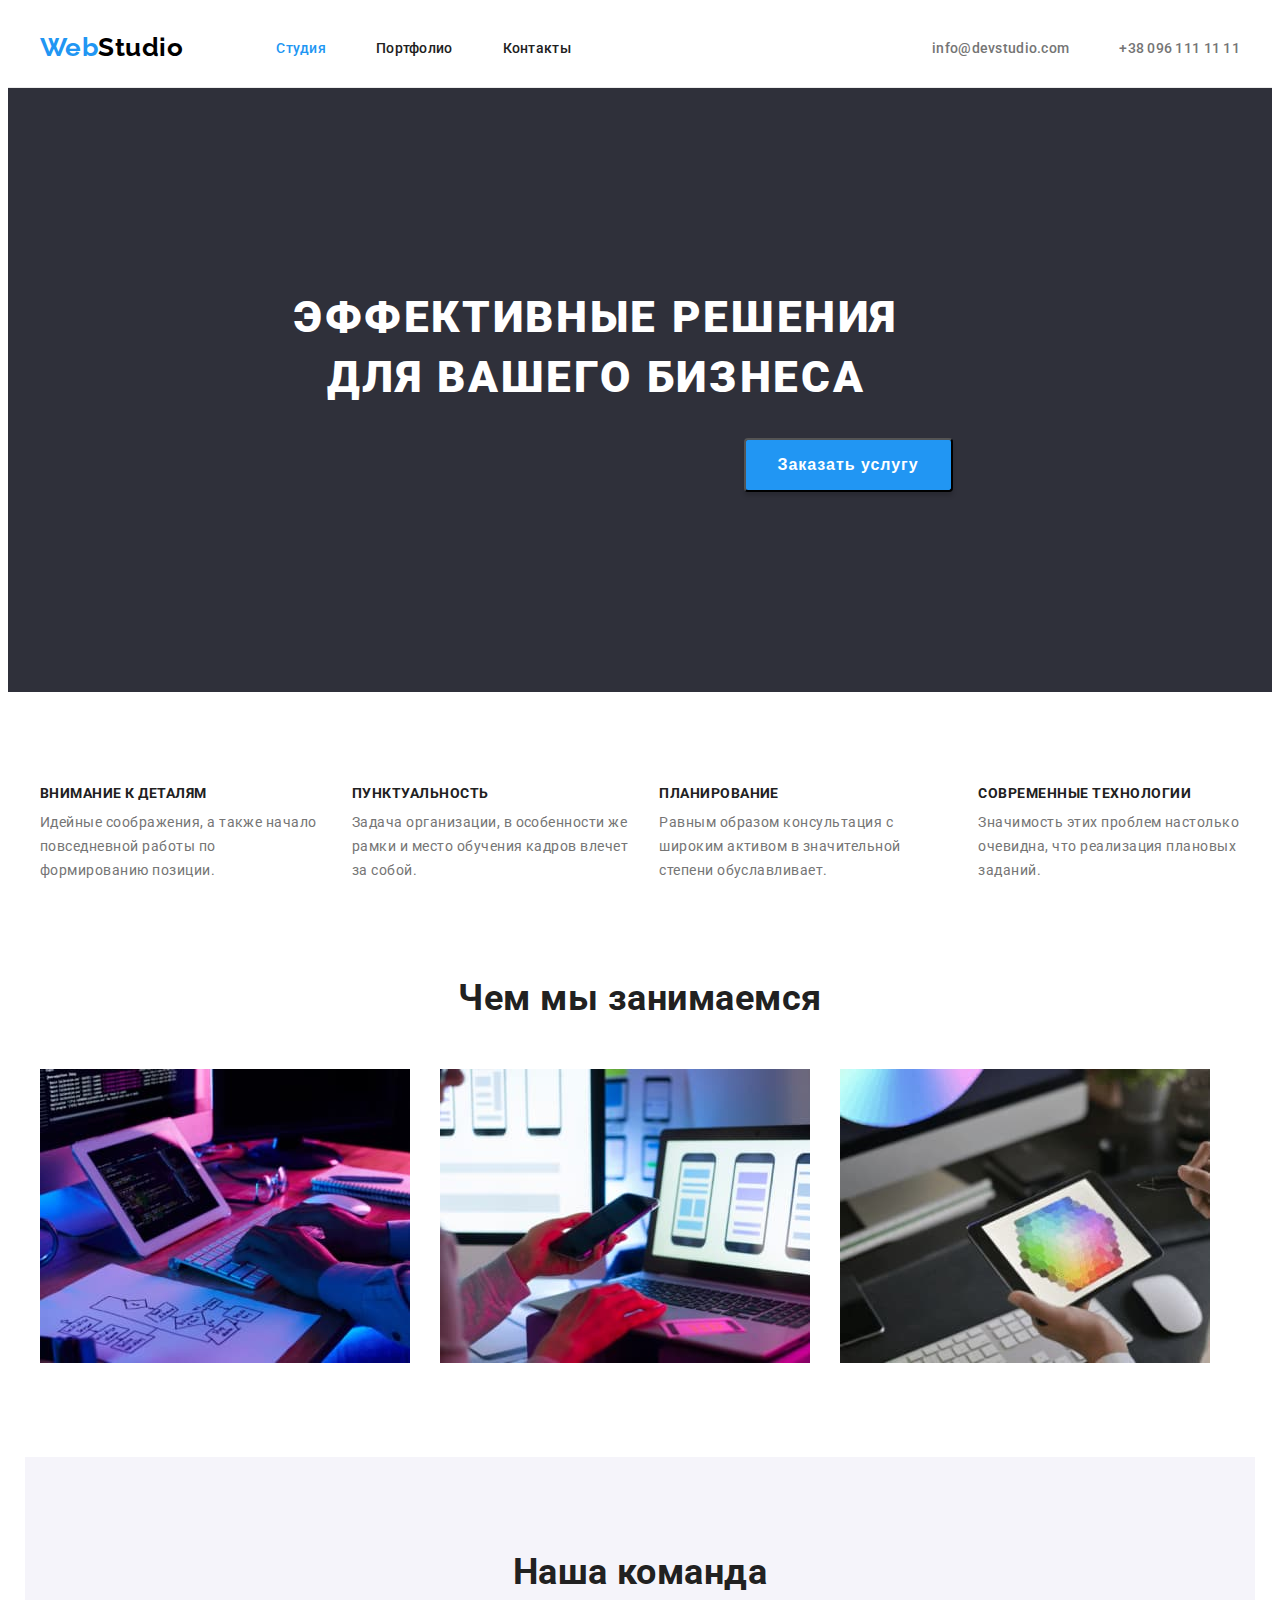
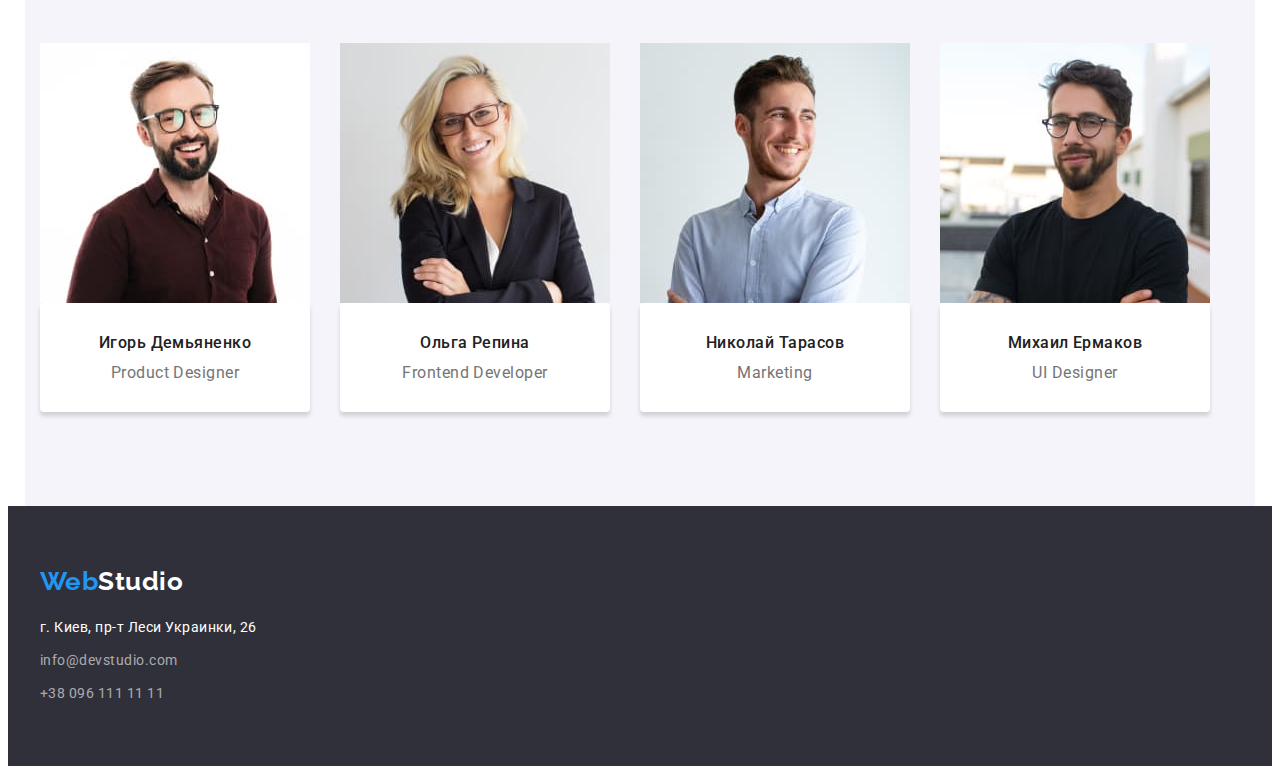
==== index.html @ 40608341 "старт 4 дз" ====
<!DOCTYPE html>
<html lang="ru">

<head>
    <meta charset="UTF-8">
    <meta http-equiv="X-UA-Compatible" content="IE=edge">
    <meta name="viewport" content="width=device-width, initial-scale=1.0">
    <title>Document</title>
    <link href="https://fonts.googleapis.com/css2?family=Raleway:wght@700&family=Roboto:wght@400;500;700;900&display=swap" rel="stylesheet">
    <link rel="stylesheet" href="https://cdnjs.cloudflare.com/ajax/libs/modern-normalize/1.1.0/modern-normalize.min.css" integrity="sha512-wpPYUAdjBVSE4KJnH1VR1HeZfpl1ub8YT/NKx4PuQ5NmX2tKuGu6U/JRp5y+Y8XG2tV+wKQpNHVUX03MfMFn9Q==" crossorigin="anonymous" referrerpolicy="no-referrer" />
    <link rel="stylesheet" href="./css/styles.css">
</head>

<body>
    <header class="header">
        <div class="header-container container">
        <a href="../" class="header-logo link"><span class="web">Web</span>Studio</a> 
        <nav class="navigation">
            <ul class="navigation-menu list">
                <li class="navigation-item"><a href="./index.html" class="navigation-link link active">Студия</a></li>
                <li class="navigation-item"><a href="./portfolio.html" class="navigation-link link">Портфолио</a></li>
                <li class="navigation-item"><a href="" class="navigation-link link">Контакты</a></li>
            </ul>
        </nav>
            <ul class="contacts-list list">
                <li class="cotacts-item"><a href="mailto:info@devstudio.com" class="contacts-link link">info@devstudio.com</a></li>
                <li class="cotacts-item"><a href="tel:+380961111111" class="contacts-link link">+38 096 111 11 11</a></li>
            </ul>
        </div>
    </header>
    <main class="main">
        <!-- Наши преимущества -->
        <section class="hero">
            <div class="container hero-container">
                 <h1 class="hero-title">Эффективные решения для вашего бизнеса</h1>
                <button type="button" class="hero-btn">Заказать услугу</button>
            </div>
        </section>
        <section class="advantages container section">
            <h2 class="advantages-title">Наши преимущества</h2>
            <ul class="advantages-list">
                <li class="advantage-item list">
                    <h3 class="advantage-subtitle">Внимание к деталям</h3>
                    <p class="advantage-text">Идейные соображения, а также начало повседневной работы по формированию позиции.</p>
                </li>
                <li class="advantage-item list">
                    <h3 class="advantage-subtitle">Пунктуальность</h3>
                    <p class="advantage-text">Задача организации, в особенности же рамки и место обучения кадров влечет за собой.</p>
                </li>
                <li class="advantage-item list">
                    <h3 class="advantage-subtitle">Планирование</h3>
                    <p class="advantage-text">Равным образом консультация с широким активом в значительной степени обуславливает.</p>
                </li>
                <li class="advantage-item list">
                    <h3 class="advantage-subtitle">Современные технологии</h3>
                    <p class="advantage-text">Значимость этих проблем настолько очевидна, что реализация плановых заданий.</p>
                </li>
            </ul>
        </section>
        <!-- Чем мы занимаемся -->
        <section class="work container section">
            <h2 class="work-title">Чем мы занимаемся</h2>
            <ul class="work-list">
                <li class="work-item list"><img src="./imeg/service1.jpg" alt="програмирование" width="370" height="294"></li>
                <li class="work-item list"><img src="./imeg/service2.jpg" alt="разработка" width="370" height="294"></li>
                <li class="work-item list"><img src="./imeg/service3.jpg" alt="дизайн" width="370" height="294"></li>
            </ul>
        </section>
        <!-- Наша команда -->
        <section class="team container section">
            <h2 class="team-title">Наша команда</h2>
            <ul class="team-list">
                <li class="team-item list"><img src="./imeg/foto1.jpg" alt="фото Игоря Демьяненко" width="270" height="260">
                    <div class="team-content">
                        <h3 class="team-subtitle">Игорь Демьяненко</h3>
                        <p class="team-text" lang="en">Product Designer</p>
                    </div>
                </li>
                <li class="team-item list"><img src="./imeg/foto2.jpg" alt="фото Ольги Репиной" width="270" height="260">
                    <div class="team-content">
                        <h3 class="team-subtitle">Ольга Репина</h3>
                        <p class="team-text" lang="en">Frontend Developer</p>
                    </div>
                </li>
                <li class="team-item list"><img src="./imeg/foto3.jpg" alt="фото Николая Тарасова" width="270" height="260">
                    <div class="team-content">
                        <h3 class="team-subtitle">Николай Тарасов</h3>
                        <p class="team-text" lang="en">Marketing</p>
                    </div>
                </li>
                <li class="team-item list"><img src="./imeg/foto4.jpg" alt="фото Михаила Ермакова" width="270" height="260">
                    <div class="team-content">
                        <h3 class="team-subtitle">Михаил Ермаков</h3>
                        <p class="team-text" lang="en">UI Designer</p>
                    </div>
                </li>
            </ul>
        </section>
    </main>
    <footer class="footer">
        <div class="container footer-container">
            <a href="../" class="footer-logo link"><span class="web">Web</span>Studio</a>
            <address class="footer-address">
                <ul class="footer-list list">
                    <li class="footer-contact-item">г. Киев, пр-т Леси Украинки, 26</li>
                    <li class="footer-contact-item"><a class="footer-contact-link link" href="mailto:info@devstudio.com">info@devstudio.com</a></li>
                    <li class="footer-contact-item"><a class="footer-contact-link link" href="tel:+380961111111">+38 096 111 11 11</a></li>
                </ul>
            </address> 
        </div>      
    </footer>   
</body>

</html>
---- css/styles.css ----
:root {
  --primery-text-color: #757575;
  --titel-text-color: #212121;
  --accent-color: #2196f3;
  --accent-color-btn: #ffffff;
  --nav-color: #212121;
  --logo-head-color: #000000;
  --footer-contact-color: rgba(255, 255, 255, 0.6);
  --primery-bg-color: #e5e5e5;
  --white-color: #ffffff;
  --footer-bg-color: #2f303a;
  --section-bg-color: #f5f4fa;
}
p,
h1,
h2,
h3,
h4,
h5,
h6 {
  margin: 0;
}
ul {
  margin: 0;
  padding-left: 0;
}
img {
  display: block;
  max-width: 100%;
  height: auto;
}
body {
  font-family: Roboto, sans-serif;
  letter-spacing: 0.03em;
  color: var(--primery-text-color);
  background-color: var(--white-color);
}
.container {
  width: 1200px;
  margin: 0 auto;
  padding-left: 15px;
  padding-right: 15px;
}
.section {
  padding-top: 94px;
  padding-bottom: 94px;
}
.link {
  text-decoration: none;
}
.list {
  list-style: none;
}

/* Header */

.header {
  background-color: var(--white-color);
  border-bottom: 1px solid #ececec;
}
.header-container {
  display: flex;
  align-items: center;
}
.header-logo {
  margin-right: 93px;
  padding-top: 24px;
  padding-bottom: 24px;

  font-family: Raleway, sans-serif;
  font-weight: 700;
  font-size: 26px;
  line-height: 1.19;

  color: var(--logo-head-color);
}
.web {
  color: var(--accent-color);
}
.navigation-menu {
  display: flex;
}
.navigation-item:not(:last-child) {
  margin-right: 50px;
}
.navigation-link {
  padding-top: 32px;
  padding-bottom: 32px;

  font-weight: 500;
  font-size: 14px;
  line-height: 1.14;
  letter-spacing: 0.02em;

  color: var(--nav-color);
}
.active,
.navigation-link:hover,
.navigation-link:focus {
  color: var(--accent-color);
}
.contacts-list {
  display: flex;
  margin-left: auto;
}
.cotacts-item:not(:last-child) {
  margin-right: 50px;
}
.contacts-link {
  padding-top: 32px;
  padding-bottom: 32px;

  font-weight: 500;
  font-size: 14px;
  line-height: 1.14;
  letter-spacing: 0.02em;
  color: var(--primery-text-color);
}
.contacts-link:hover,
.contacts-link:focus {
  color: var(--accent-color);
}

/* Hero */

.hero {
  background-color: var(--footer-bg-color);
  text-align: center;
}
.hero-container {
  padding: 200px 240px;
}
.hero-title {
  margin-bottom: 30px;

  max-width: 696px;
  font-weight: 900;
  font-size: 44px;
  line-height: 1.36;
  letter-spacing: 0.06em;
  text-transform: uppercase;

  color: var(--white-color);
}
.hero-btn {
  background: var(--accent-color);
  box-shadow: 0px 4px 4px rgba(0, 0, 0, 0.15);
  border-radius: 4px;

  padding: 10px 32px;
  margin: 0 auto;
  font-weight: 700;
  font-size: 16px;
  line-height: 1.87;
  display: flex;
  align-items: center;
  text-align: center;
  letter-spacing: 0.06em;

  color: var(--accent-color-btn);
}
.hero-btn:hover,
.hero-btn:focus {
  background: #188ce8;
  cursor: pointer;
}

/* advantage */

.advantages-title {
  display: none;
}
.advantages-list {
  display: flex;
  min-width: 270px;
}
.advantage-item:not(:last-child) {
  margin-right: 30px;
}
.advantage-subtitle {
  margin-bottom: 10px;
  font-weight: 700;
  font-size: 14px;
  line-height: 1.14;
  color: var(--titel-text-color);
  text-transform: uppercase;
}
.advantage-text {
  font-size: 14px;
  line-height: 1.71;
}

/* work */

.work {
  padding-top: 0;
}
.work-title {
  margin-bottom: 50px;

  font-weight: 700;
  font-size: 36px;
  line-height: 1.17;
  text-align: center;
  color: var(--titel-text-color);
}
.work-list {
  display: flex;
}
.work-item {
  flex-basis: calc(100 / 3 - 30px);
}
.work-item:not(:last-child) {
  margin-right: 30px;
  min-width: 370px;
}

/* Team */

.team {
  background-color: var(--section-bg-color);
}
.team-title {
  margin-bottom: 50px;

  font-weight: 700;
  font-size: 36px;
  line-height: 1.17;
  text-align: center;
  color: var(--titel-text-color);
}
.team-list {
  display: flex;
}
.team-item {
  flex-basis: calc(100 / 4 - 30px);
}
.team-item:not(:last-child) {
  margin-right: 30px;
}
.team-content {
  padding: 30px 0;
  box-shadow: 0px 4px 4px rgba(0, 0, 0, 0.15);
  border-radius: 4px;

  background: var(--white-color);
}
.team-subtitle {
  margin-bottom: 10px;

  font-weight: 500;
  font-size: 16px;
  line-height: 1.19;
  text-align: center;
  color: var(--titel-text-color);
}
.team-text {
  font-size: 16px;
  line-height: 1.19;
  text-align: center;
}

/*----------------- Portfolio -----------------*/

.filter-title {
  overflow: hidden;
  font-size: 0px;
}
.filter-list {
  display: flex;
  margin-bottom: 34px;
  justify-content: center;
}
.filter-item:not(:last-child) {
  margin-right: 8px;
}
.filter-btn {
  padding: 6px 22px;
  background: #f5f4fa;
  border-radius: 4px;
  border-width: 0;
  font-weight: 500;
  font-size: 16px;
  line-height: 1.62;
  text-align: center;
  color: var(--nav-color);
}
.filter-btn:hover,
.filter-btn:focus {
  background: var(--accent-color);
  box-shadow: 0px 3px 1px rgba(0, 0, 0, 0.1), 0px 1px 2px rgba(0, 0, 0, 0.08),
    0px 2px 2px rgba(0, 0, 0, 0.12);
  border-radius: 4px;
  cursor: pointer;

  font-weight: 500;
  font-size: 16px;
  line-height: 1.62;
  text-align: center;
  color: var(--accent-color-btn);
}
.portfolio {
  display: flex;
  flex-wrap: wrap;
  margin-right: -30px;
  margin-bottom: -30px;
}
.portfolio-item {
  flex-basis: calc(100 / 3 - 30px);
  margin-right: 30px;
  margin-bottom: 30px;
}
.portfolio-content {
  padding: 20px 24px;
  border-bottom: 1px solid #eeeeee;
  border-left: 1px solid #eeeeee;
  border-right: 1px solid #eeeeee;
}
.portfolio-link-title {
  margin-bottom: 4px;

  font-weight: 700;
  font-size: 18px;
  line-height: 2;
  letter-spacing: 0.06em;
  color: var(--titel-text-color);
}
.portfolio-link-text {
  font-size: 16px;
  line-height: 1.87;
  color: var(--primery-text-color);
}

/* Footer */
.footer {
  background-color: var(--footer-bg-color);
}
.footer-container {
  padding-top: 60px;
  padding-bottom: 60px;
}
.footer-logo {
  display: block;
  max-width: 135px;
  margin-bottom: 20px;

  font-family: Raleway, sans-serif;
  font-weight: 700;
  font-size: 26px;
  line-height: 1.19;
  color: var(--white-color);
}
.footer-address {
  font-size: 14px;
  line-height: 1.71;
  font-style: normal;
  color: var(--white-color);
}
.footer-contact-item {
  min-width: 231px;
}
.footer-contact-item:not(:last-child) {
  margin-bottom: 9px;
}

.footer-contact-link {
  font-size: 14px;
  line-height: 1.71;
  color: var(--footer-contact-color);
}
.footer-contact-link:hover,
.footer-contact-link:focus {
  color: var(--accent-color);
}
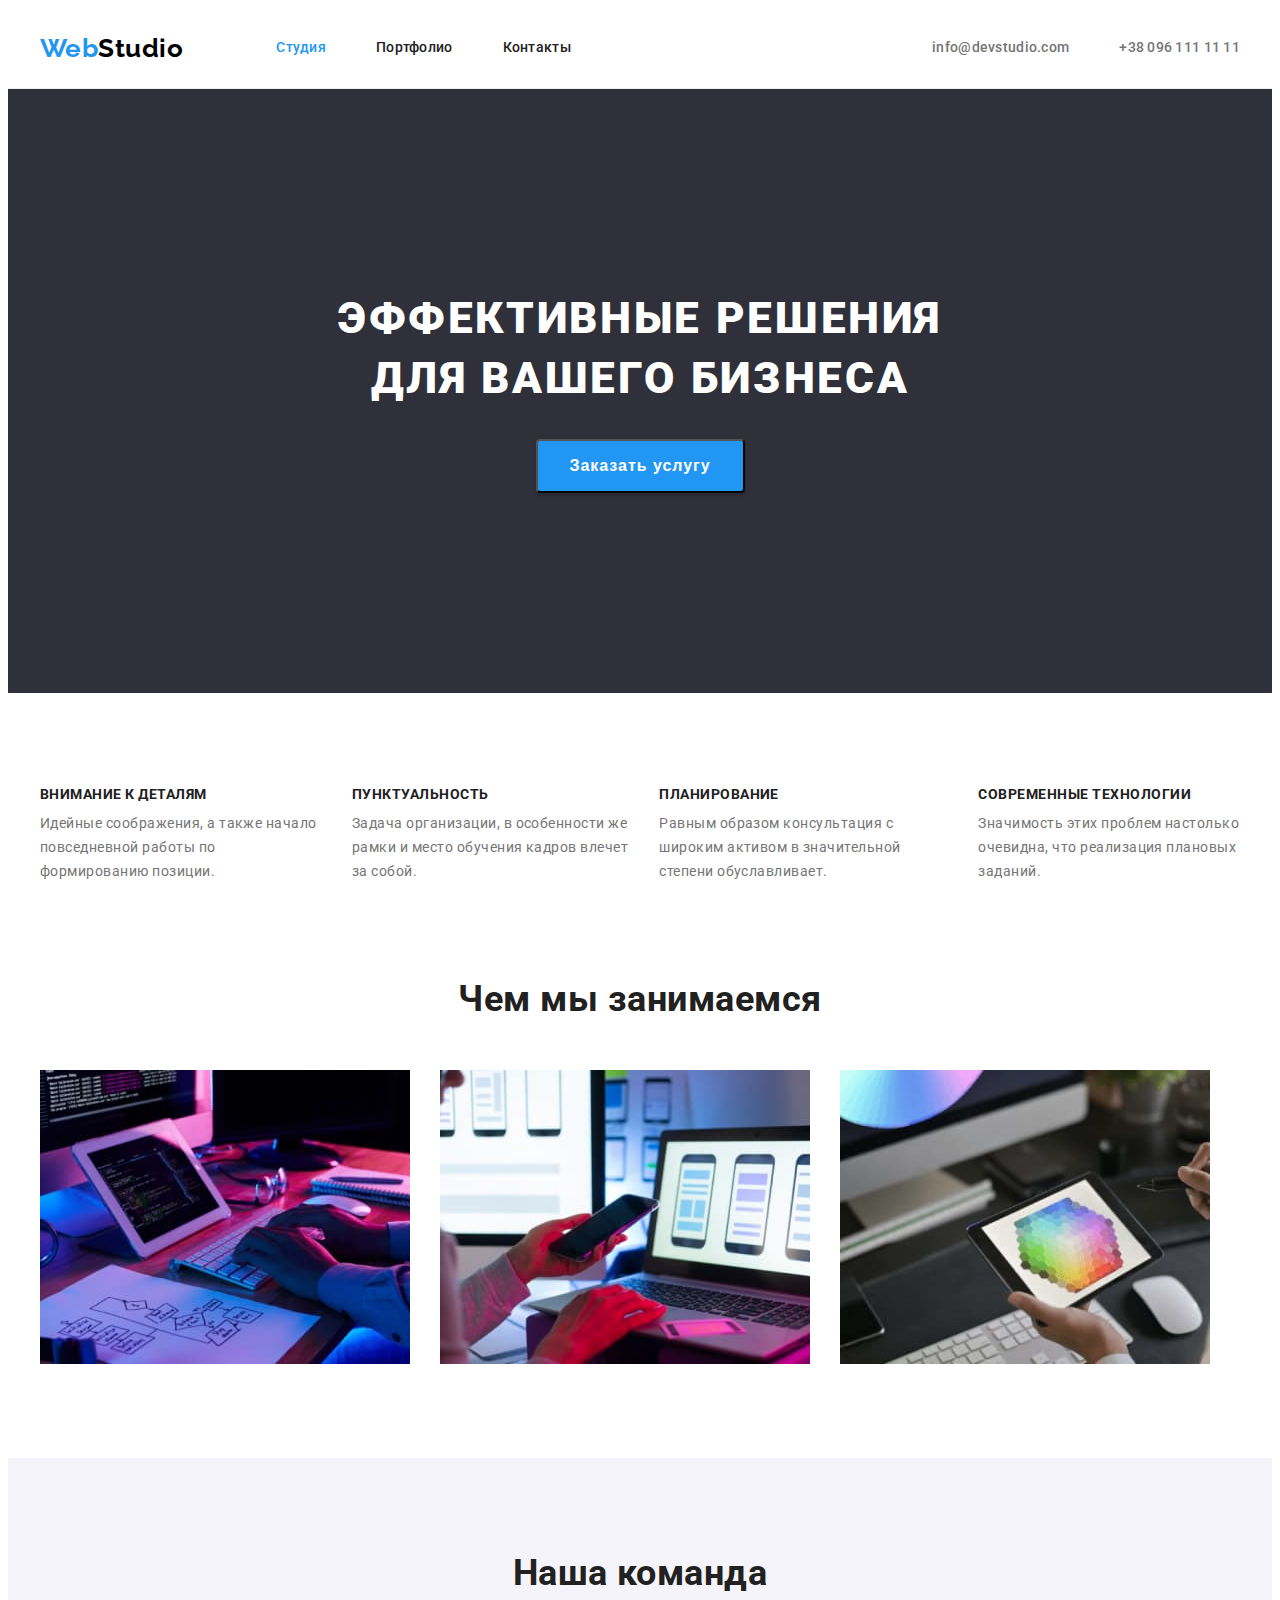
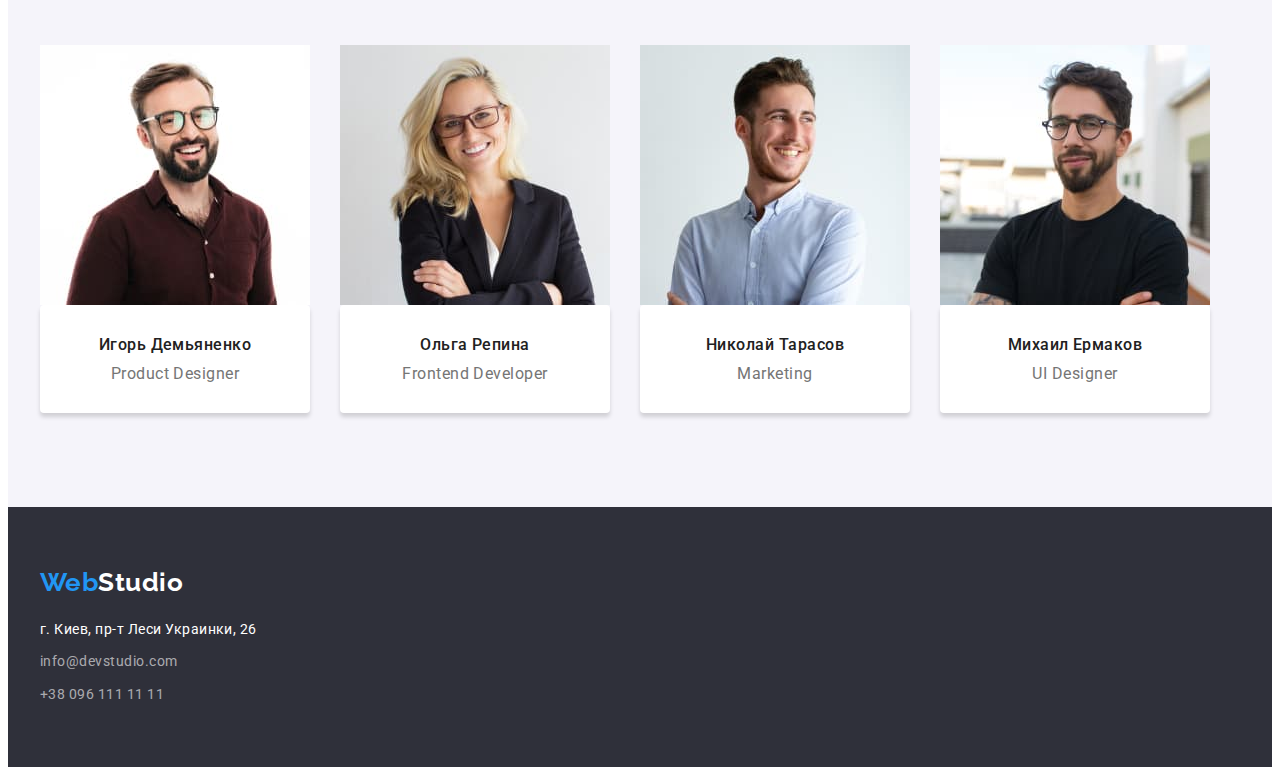
==== commit 3ee07684: "исправляет замечания ментора" ====
--- a/index.html
+++ b/index.html
@@ -31,74 +31,80 @@
     <main class="main">
         <!-- Наши преимущества -->
         <section class="hero">
-            <div class="container hero-container">
+            <div class="container">
                  <h1 class="hero-title">Эффективные решения для вашего бизнеса</h1>
                 <button type="button" class="hero-btn">Заказать услугу</button>
             </div>
         </section>
-        <section class="advantages container section">
-            <h2 class="advantages-title">Наши преимущества</h2>
-            <ul class="advantages-list">
-                <li class="advantage-item list">
-                    <h3 class="advantage-subtitle">Внимание к деталям</h3>
-                    <p class="advantage-text">Идейные соображения, а также начало повседневной работы по формированию позиции.</p>
-                </li>
-                <li class="advantage-item list">
-                    <h3 class="advantage-subtitle">Пунктуальность</h3>
-                    <p class="advantage-text">Задача организации, в особенности же рамки и место обучения кадров влечет за собой.</p>
-                </li>
-                <li class="advantage-item list">
-                    <h3 class="advantage-subtitle">Планирование</h3>
-                    <p class="advantage-text">Равным образом консультация с широким активом в значительной степени обуславливает.</p>
-                </li>
-                <li class="advantage-item list">
-                    <h3 class="advantage-subtitle">Современные технологии</h3>
-                    <p class="advantage-text">Значимость этих проблем настолько очевидна, что реализация плановых заданий.</p>
-                </li>
-            </ul>
+        <section class="advantages section">
+            <div class="container">
+                <h2 class="advantages-title visually-hidden">Наши преимущества</h2>
+                <ul class="advantages-list">
+                    <li class="advantage-item list">
+                        <h3 class="advantage-subtitle">Внимание к деталям</h3>
+                        <p class="advantage-text">Идейные соображения, а также начало повседневной работы по формированию позиции.</p>
+                    </li>
+                    <li class="advantage-item list">
+                        <h3 class="advantage-subtitle">Пунктуальность</h3>
+                        <p class="advantage-text">Задача организации, в особенности же рамки и место обучения кадров влечет за собой.</p>
+                    </li>
+                    <li class="advantage-item list">
+                        <h3 class="advantage-subtitle">Планирование</h3>
+                        <p class="advantage-text">Равным образом консультация с широким активом в значительной степени обуславливает.</p>
+                    </li>
+                    <li class="advantage-item list">
+                        <h3 class="advantage-subtitle">Современные технологии</h3>
+                        <p class="advantage-text">Значимость этих проблем настолько очевидна, что реализация плановых заданий.</p>
+                    </li>
+                </ul>
+            </div>
         </section>
         <!-- Чем мы занимаемся -->
-        <section class="work container section">
-            <h2 class="work-title">Чем мы занимаемся</h2>
-            <ul class="work-list">
-                <li class="work-item list"><img src="./imeg/service1.jpg" alt="програмирование" width="370" height="294"></li>
-                <li class="work-item list"><img src="./imeg/service2.jpg" alt="разработка" width="370" height="294"></li>
-                <li class="work-item list"><img src="./imeg/service3.jpg" alt="дизайн" width="370" height="294"></li>
-            </ul>
+        <section class="work section">
+            <div class="container">
+                <h2 class="work-title">Чем мы занимаемся</h2>
+                <ul class="work-list">
+                    <li class="work-item list"><img src="./imeg/service1.jpg" alt="програмирование" width="370" height="294"></li>
+                    <li class="work-item list"><img src="./imeg/service2.jpg" alt="разработка" width="370" height="294"></li>
+                    <li class="work-item list"><img src="./imeg/service3.jpg" alt="дизайн" width="370" height="294"></li>
+                </ul>
+            </div>
         </section>
         <!-- Наша команда -->
-        <section class="team container section">
-            <h2 class="team-title">Наша команда</h2>
-            <ul class="team-list">
-                <li class="team-item list"><img src="./imeg/foto1.jpg" alt="фото Игоря Демьяненко" width="270" height="260">
-                    <div class="team-content">
-                        <h3 class="team-subtitle">Игорь Демьяненко</h3>
-                        <p class="team-text" lang="en">Product Designer</p>
-                    </div>
-                </li>
-                <li class="team-item list"><img src="./imeg/foto2.jpg" alt="фото Ольги Репиной" width="270" height="260">
-                    <div class="team-content">
-                        <h3 class="team-subtitle">Ольга Репина</h3>
-                        <p class="team-text" lang="en">Frontend Developer</p>
-                    </div>
-                </li>
-                <li class="team-item list"><img src="./imeg/foto3.jpg" alt="фото Николая Тарасова" width="270" height="260">
-                    <div class="team-content">
-                        <h3 class="team-subtitle">Николай Тарасов</h3>
-                        <p class="team-text" lang="en">Marketing</p>
-                    </div>
-                </li>
-                <li class="team-item list"><img src="./imeg/foto4.jpg" alt="фото Михаила Ермакова" width="270" height="260">
-                    <div class="team-content">
-                        <h3 class="team-subtitle">Михаил Ермаков</h3>
-                        <p class="team-text" lang="en">UI Designer</p>
-                    </div>
-                </li>
-            </ul>
+        <section class="team section">
+            <div class="container">
+                <h2 class="team-title">Наша команда</h2>
+                <ul class="team-list">
+                    <li class="team-item list"><img src="./imeg/foto1.jpg" alt="фото Игоря Демьяненко" width="270" height="260">
+                        <div class="team-content">
+                            <h3 class="team-subtitle">Игорь Демьяненко</h3>
+                            <p class="team-text" lang="en">Product Designer</p>
+                        </div>
+                    </li>
+                    <li class="team-item list"><img src="./imeg/foto2.jpg" alt="фото Ольги Репиной" width="270" height="260">
+                        <div class="team-content">
+                            <h3 class="team-subtitle">Ольга Репина</h3>
+                            <p class="team-text" lang="en">Frontend Developer</p>
+                        </div>
+                    </li>
+                    <li class="team-item list"><img src="./imeg/foto3.jpg" alt="фото Николая Тарасова" width="270" height="260">
+                        <div class="team-content">
+                            <h3 class="team-subtitle">Николай Тарасов</h3>
+                            <p class="team-text" lang="en">Marketing</p>
+                        </div>
+                    </li>
+                    <li class="team-item list"><img src="./imeg/foto4.jpg" alt="фото Михаила Ермакова" width="270" height="260">
+                        <div class="team-content">
+                            <h3 class="team-subtitle">Михаил Ермаков</h3>
+                            <p class="team-text" lang="en">UI Designer</p>
+                        </div>
+                    </li>
+                </ul>
+            </div>
         </section>
     </main>
     <footer class="footer">
-        <div class="container footer-container">
+        <div class="container">
             <a href="../" class="footer-logo link"><span class="web">Web</span>Studio</a>
             <address class="footer-address">
                 <ul class="footer-list list">
--- a/css/styles.css
+++ b/css/styles.css
@@ -46,10 +46,21 @@
   padding-bottom: 94px;
 }
 .link {
+  display: block;
   text-decoration: none;
 }
 .list {
   list-style: none;
+}
+.visually-hidden {
+  position: absolute;
+  width: 1px;
+  height: 1px;
+  margin: -1px;
+  padding: 0;
+  overflow: hidden;
+  border: 0;
+  clip: rect(0 0 0 0);
 }
 
 /* Header */
@@ -124,14 +135,15 @@
 /* Hero */
 
 .hero {
+  padding-top: 200px;
+  padding-bottom: 200px;
   background-color: var(--footer-bg-color);
   text-align: center;
-}
-.hero-container {
-  padding: 200px 240px;
 }
 .hero-title {
   margin-bottom: 30px;
+  margin-left: auto;
+  margin-right: auto;
 
   max-width: 696px;
   font-weight: 900;
@@ -167,9 +179,6 @@
 
 /* advantage */
 
-.advantages-title {
-  display: none;
-}
 .advantages-list {
   display: flex;
   min-width: 270px;
@@ -262,13 +271,9 @@
 
 /*----------------- Portfolio -----------------*/
 
-.filter-title {
-  overflow: hidden;
-  font-size: 0px;
-}
 .filter-list {
   display: flex;
-  margin-bottom: 34px;
+  margin-bottom: 50px;
   justify-content: center;
 }
 .filter-item:not(:last-child) {
@@ -306,7 +311,7 @@
   margin-bottom: -30px;
 }
 .portfolio-item {
-  flex-basis: calc(100 / 3 - 30px);
+  flex-basis: calc(100% / 3 - 30px);
   margin-right: 30px;
   margin-bottom: 30px;
 }
@@ -333,15 +338,13 @@
 
 /* Footer */
 .footer {
-  background-color: var(--footer-bg-color);
-}
-.footer-container {
   padding-top: 60px;
   padding-bottom: 60px;
+
+  background-color: var(--footer-bg-color);
 }
 .footer-logo {
   display: block;
-  max-width: 135px;
   margin-bottom: 20px;
 
   font-family: Raleway, sans-serif;
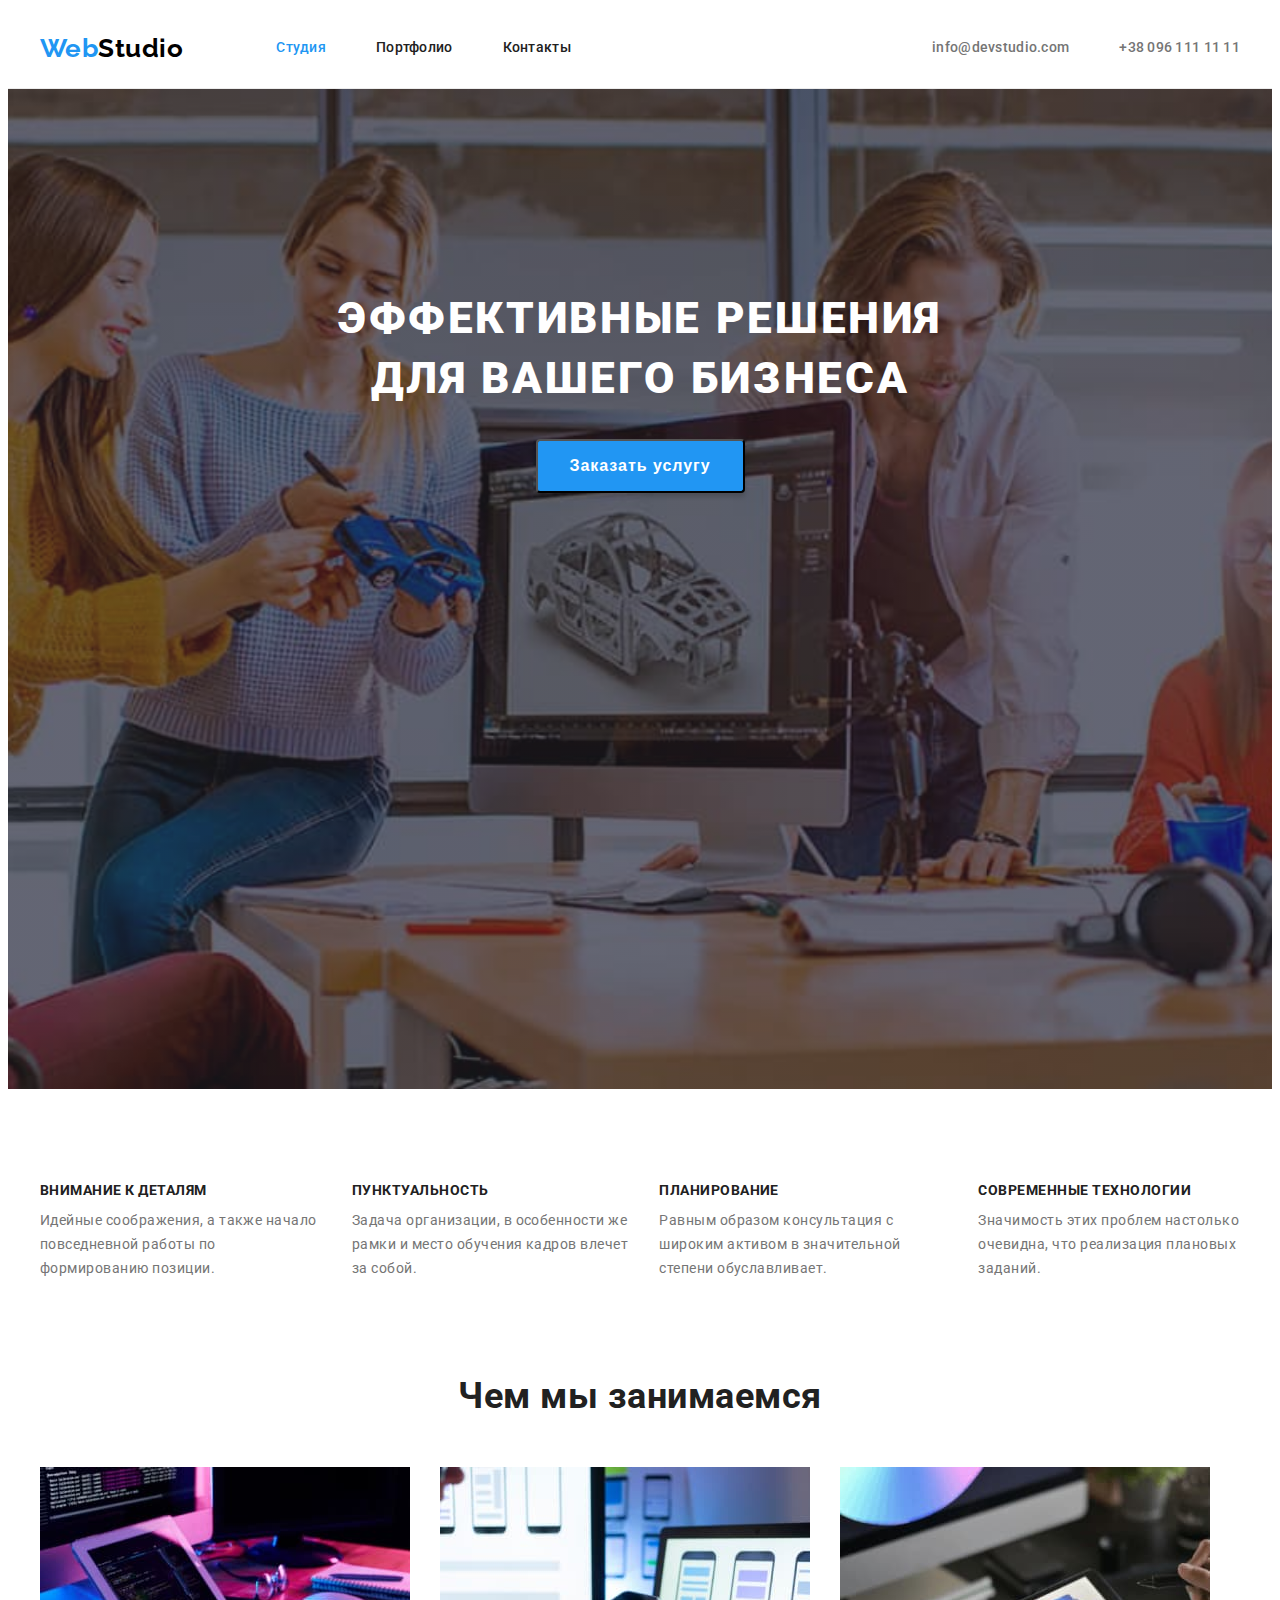
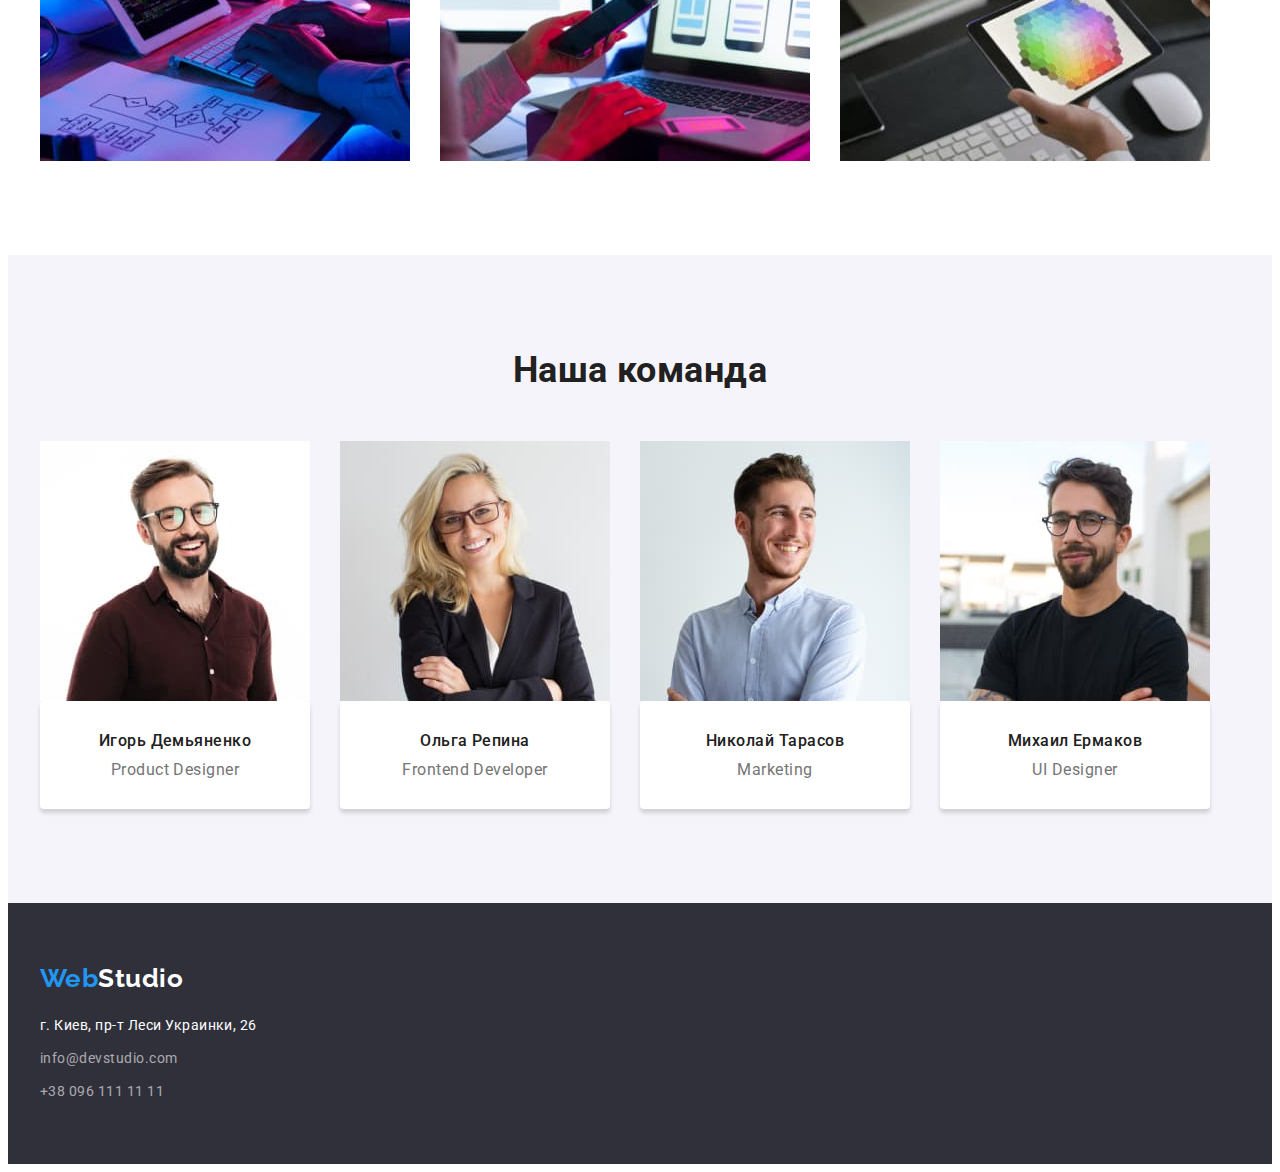
==== commit 4638c834: "добавляет фон герою" ====
--- a/index.html
+++ b/index.html
@@ -41,6 +41,9 @@
                 <h2 class="advantages-title visually-hidden">Наши преимущества</h2>
                 <ul class="advantages-list">
                     <li class="advantage-item list">
+                        <div class="tumb">
+                        
+                        </div>
                         <h3 class="advantage-subtitle">Внимание к деталям</h3>
                         <p class="advantage-text">Идейные соображения, а также начало повседневной работы по формированию позиции.</p>
                     </li>
--- a/css/styles.css
+++ b/css/styles.css
@@ -135,10 +135,25 @@
 /* Hero */
 
 .hero {
+  max-width: 1600px;
+  height: 600px;
   padding-top: 200px;
   padding-bottom: 200px;
+  margin-left: auto;
+  margin-right: auto;
+
+  text-align: center;
+
   background-color: var(--footer-bg-color);
-  text-align: center;
+  background-image: linear-gradient(
+      to right,
+      rgba(47, 48, 58, 0.4),
+      rgba(47, 48, 58, 0.4)
+    ),
+    url(../imeg/hero.jpg);
+  background-size: cover;
+  background-position: center;
+  background-repeat: no-repeat;
 }
 .hero-title {
   margin-bottom: 30px;
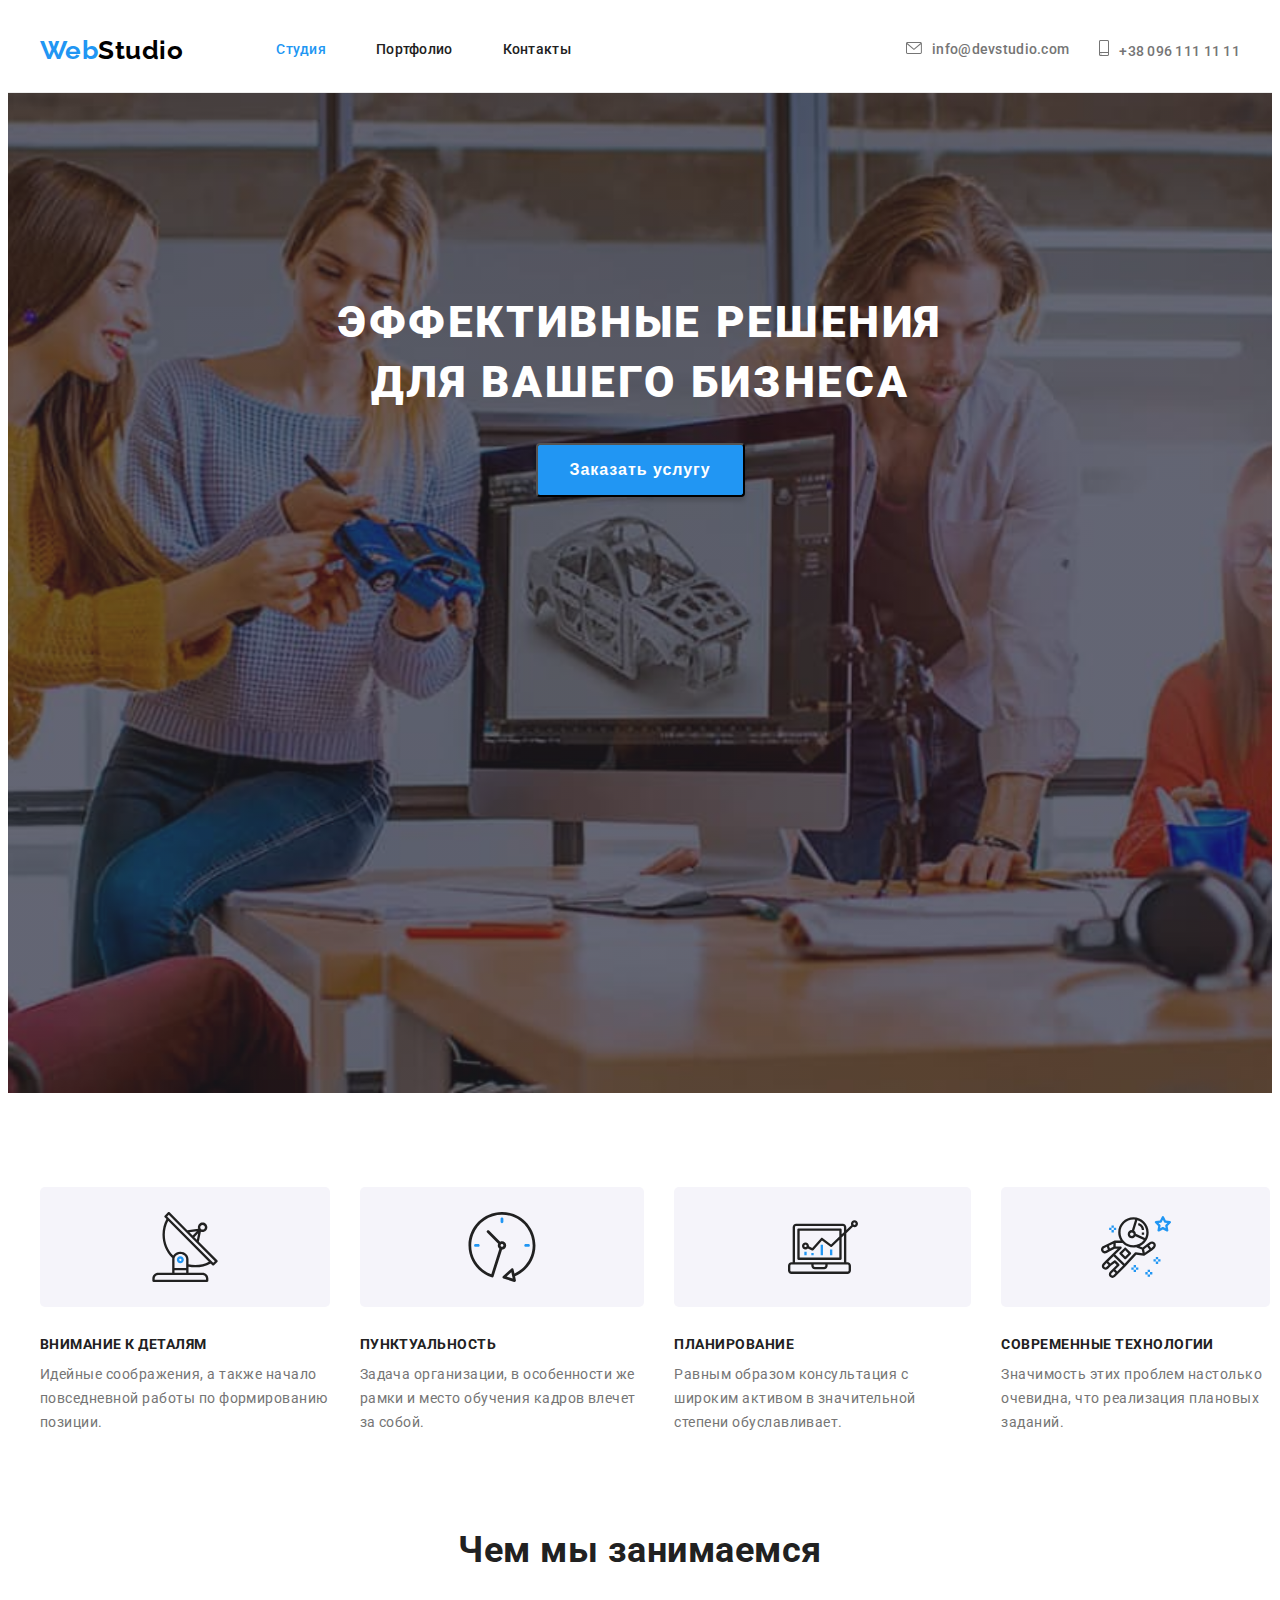
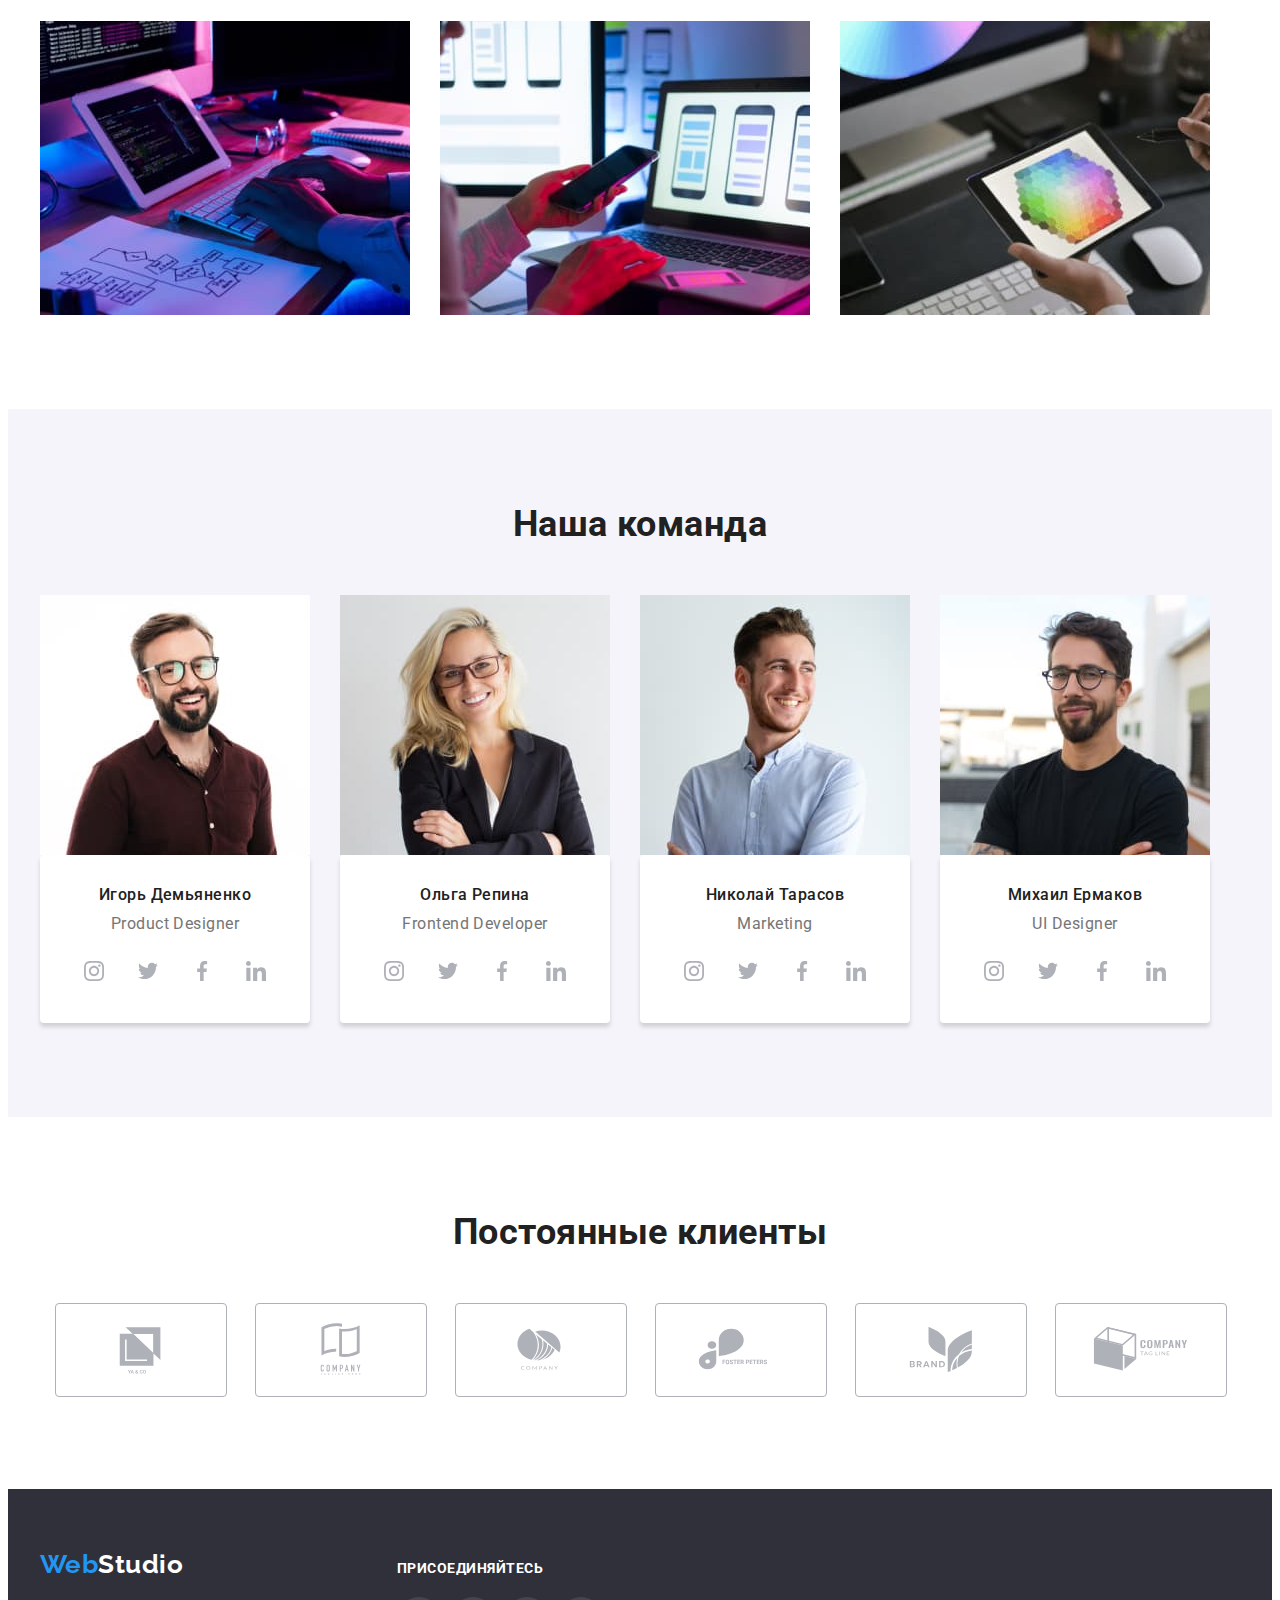
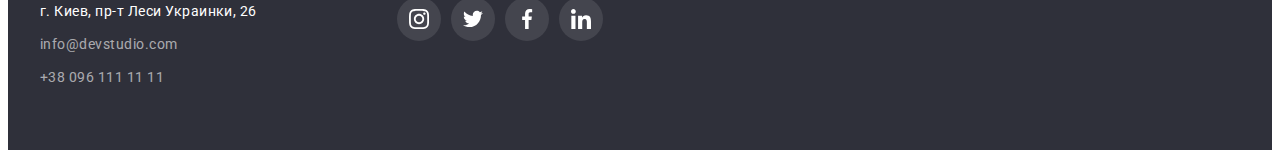
==== commit 798a397e: "добавляет иконки и фоны" ====
--- a/index.html
+++ b/index.html
@@ -23,8 +23,14 @@
             </ul>
         </nav>
             <ul class="contacts-list list">
-                <li class="cotacts-item"><a href="mailto:info@devstudio.com" class="contacts-link link">info@devstudio.com</a></li>
-                <li class="cotacts-item"><a href="tel:+380961111111" class="contacts-link link">+38 096 111 11 11</a></li>
+                <li class="cotacts-item"><a href="mailto:info@devstudio.com" class="contacts-link link">
+                    <svg class="envelope-icon">
+                        <use href="./imeg/symbol-defs.svg#icon-envelope"></use>
+                    </svg>info@devstudio.com</a></li>
+                <li class="cotacts-item"><a href="tel:+380961111111" class="contacts-link link">
+                    <svg class="smartphone-icon">
+                        <use href="./imeg/symbol-defs.svg#icon-smartphone"></use>
+                    </svg>+38 096 111 11 11</a></li>
             </ul>
         </div>
     </header>
@@ -42,20 +48,37 @@
                 <ul class="advantages-list">
                     <li class="advantage-item list">
                         <div class="tumb">
-                        
+                            <svg class="advantages-icon">
+                                <use href="./imeg/symbol-defs.svg#icon-antenna"></use>
+                            </svg>
                         </div>
                         <h3 class="advantage-subtitle">Внимание к деталям</h3>
                         <p class="advantage-text">Идейные соображения, а также начало повседневной работы по формированию позиции.</p>
                     </li>
                     <li class="advantage-item list">
+                        <div class="tumb">
+                            <svg class="advantages-icon">
+                                <use href="./imeg/symbol-defs.svg#icon-clock"></use>
+                            </svg>
+                        </div>
                         <h3 class="advantage-subtitle">Пунктуальность</h3>
                         <p class="advantage-text">Задача организации, в особенности же рамки и место обучения кадров влечет за собой.</p>
                     </li>
                     <li class="advantage-item list">
+                        <div class="tumb">
+                            <svg class="advantages-icon">
+                                <use href="./imeg/symbol-defs.svg#icon-diagram"></use>
+                            </svg>
+                        </div>
                         <h3 class="advantage-subtitle">Планирование</h3>
                         <p class="advantage-text">Равным образом консультация с широким активом в значительной степени обуславливает.</p>
                     </li>
                     <li class="advantage-item list">
+                        <div class="tumb">
+                            <svg class="advantages-icon">
+                                <use href="./imeg/symbol-defs.svg#icon-astronaut"></use>
+                            </svg>
+                        </div>
                         <h3 class="advantage-subtitle">Современные технологии</h3>
                         <p class="advantage-text">Значимость этих проблем настолько очевидна, что реализация плановых заданий.</p>
                     </li>
@@ -82,40 +105,244 @@
                         <div class="team-content">
                             <h3 class="team-subtitle">Игорь Демьяненко</h3>
                             <p class="team-text" lang="en">Product Designer</p>
+                            <ul class="team-social-list social-list">
+                                <li class="social-item list">
+                                    <a href="" class="social-link link">
+                                        <svg class="social-icon">
+                                            <use href="./imeg/symbol-defs.svg#icon-instagram"></use>
+                                        </svg>
+                                    </a>
+                                </li>
+                                <li class="social-item list">
+                                    <a href="" class="social-link link">
+                                        <svg class="social-icon">
+                                            <use href="./imeg/symbol-defs.svg#icon-twitter"></use>
+                                        </svg>
+                                    </a>
+                                </li>
+                                <li class="social-item list">
+                                    <a href="" class="social-link link">
+                                        <svg class="social-icon">
+                                            <use href="./imeg/symbol-defs.svg#icon-facebook"></use>
+                                        </svg>
+                                    </a>
+                                </li>
+                                <li class="social-item list">
+                                    <a href="" class="social-link link">
+                                        <svg class="social-icon">
+                                            <use href="./imeg/symbol-defs.svg#icon-linkedin"></use>
+                                        </svg>
+                                    </a>
+                                </li>
+                            </ul>
                         </div>
                     </li>
                     <li class="team-item list"><img src="./imeg/foto2.jpg" alt="фото Ольги Репиной" width="270" height="260">
                         <div class="team-content">
                             <h3 class="team-subtitle">Ольга Репина</h3>
                             <p class="team-text" lang="en">Frontend Developer</p>
+                            <ul class="team-social-list social-list">
+                                <li class="social-item list">
+                                    <a href="" class="social-link link">
+                                        <svg class="social-icon">
+                                            <use href="./imeg/symbol-defs.svg#icon-instagram"></use>
+                                        </svg>
+                                    </a>
+                                </li>
+                                <li class="social-item list">
+                                    <a href="" class="social-link link">
+                                        <svg class="social-icon">
+                                            <use href="./imeg/symbol-defs.svg#icon-twitter"></use>
+                                        </svg>
+                                    </a>
+                                </li>
+                                <li class="social-item list">
+                                    <a href="" class="social-link link">
+                                        <svg class="social-icon">
+                                            <use href="./imeg/symbol-defs.svg#icon-facebook"></use>
+                                        </svg>
+                                    </a>
+                                </li>
+                                <li class="social-item list">
+                                    <a href="" class="social-link link">
+                                        <svg class="social-icon">
+                                            <use href="./imeg/symbol-defs.svg#icon-linkedin"></use>
+                                        </svg>
+                                    </a>
+                                </li>
+                            </ul>
                         </div>
                     </li>
                     <li class="team-item list"><img src="./imeg/foto3.jpg" alt="фото Николая Тарасова" width="270" height="260">
                         <div class="team-content">
                             <h3 class="team-subtitle">Николай Тарасов</h3>
                             <p class="team-text" lang="en">Marketing</p>
+                            <ul class="team-social-list social-list">
+                                <li class="social-item list">
+                                    <a href="" class="social-link link">
+                                        <svg class="social-icon">
+                                            <use href="./imeg/symbol-defs.svg#icon-instagram"></use>
+                                        </svg>
+                                    </a>
+                                </li>
+                                <li class="social-item list">
+                                    <a href="" class="social-link link">
+                                        <svg class="social-icon">
+                                            <use href="./imeg/symbol-defs.svg#icon-twitter"></use>
+                                        </svg>
+                                    </a>
+                                </li>
+                                <li class="social-item list">
+                                    <a href="" class="social-link link">
+                                        <svg class="social-icon">
+                                            <use href="./imeg/symbol-defs.svg#icon-facebook"></use>
+                                        </svg>
+                                    </a>
+                                </li>
+                                <li class="social-item list">
+                                    <a href="" class="social-link link">
+                                        <svg class="social-icon">
+                                            <use href="./imeg/symbol-defs.svg#icon-linkedin"></use>
+                                        </svg>
+                                    </a>
+                                </li>
+                            </ul>
                         </div>
                     </li>
                     <li class="team-item list"><img src="./imeg/foto4.jpg" alt="фото Михаила Ермакова" width="270" height="260">
                         <div class="team-content">
                             <h3 class="team-subtitle">Михаил Ермаков</h3>
                             <p class="team-text" lang="en">UI Designer</p>
-                        </div>
+                            <ul class="team-social-list social-list">
+                                <li class="social-item list">
+                                    <a href="" class="social-link link">
+                                        <svg class="social-icon">
+                                            <use href="./imeg/symbol-defs.svg#icon-instagram"></use>
+                                        </svg>
+                                    </a>
+                                </li>
+                                <li class="social-item list">
+                                    <a href="" class="social-link link">
+                                        <svg class="social-icon">
+                                            <use href="./imeg/symbol-defs.svg#icon-twitter"></use>
+                                        </svg>
+                                    </a>
+                                </li>
+                                <li class="social-item list">
+                                    <a href="" class="social-link link">
+                                        <svg class="social-icon">
+                                            <use href="./imeg/symbol-defs.svg#icon-facebook"></use>
+                                        </svg>
+                                    </a>
+                                </li>
+                                <li class="social-item list">
+                                    <a href="" class="social-link link">
+                                        <svg class="social-icon">
+                                            <use href="./imeg/symbol-defs.svg#icon-linkedin"></use>
+                                        </svg>
+                                    </a>
+                                </li>
+                            </ul>
+                        </div>
+                    </li>
+                </ul>
+            </div>
+        </section>
+        <section class="section">
+            <div class="container">
+                <h2 class="clients-title">Постоянные клиенты</h2>
+                <ul class="clients-list">
+                    <li class="clients-item list">
+                        <a class="clients-link link" href="">
+                            <svg class="clients-icon">
+                                <use href="./imeg/symbol-defs.svg#icon-Logo1"></use>
+                            </svg>
+                        </a>
+                    </li>
+                    <li class="clients-item list">
+                        <a class="clients-link link" href="">
+                            <svg class="clients-icon">
+                                <use href="./imeg/symbol-defs.svg#icon-Logo2"></use>
+                            </svg>
+                        </a>
+                    </li>
+                    <li class="clients-item list">
+                        <a class="clients-link link" href="">
+                            <svg class="clients-icon">
+                                <use href="./imeg/symbol-defs.svg#icon-Logo3"></use>
+                            </svg>
+                        </a>
+                    </li>
+                    <li class="clients-item list">
+                        <a class="clients-link link" href="">
+                            <svg class="clients-icon">
+                                <use href="./imeg/symbol-defs.svg#icon-Logo4"></use>
+                            </svg>
+                        </a>
+                    </li>
+                    <li class="clients-item list">
+                        <a class="clients-link link" href="">
+                            <svg class="clients-icon">
+                                <use href="./imeg/symbol-defs.svg#icon-Logo5"></use>
+                            </svg>
+                        </a>
+                    </li>
+                    <li class="clients-item list">
+                        <a class="clients-link link" href="">
+                            <svg class="clients-icon">
+                                <use href="./imeg/symbol-defs.svg#icon-Logo"></use>
+                            </svg>
+                        </a>
                     </li>
                 </ul>
             </div>
         </section>
     </main>
     <footer class="footer">
-        <div class="container">
-            <a href="../" class="footer-logo link"><span class="web">Web</span>Studio</a>
-            <address class="footer-address">
-                <ul class="footer-list list">
-                    <li class="footer-contact-item">г. Киев, пр-т Леси Украинки, 26</li>
-                    <li class="footer-contact-item"><a class="footer-contact-link link" href="mailto:info@devstudio.com">info@devstudio.com</a></li>
-                    <li class="footer-contact-item"><a class="footer-contact-link link" href="tel:+380961111111">+38 096 111 11 11</a></li>
-                </ul>
-            </address> 
+        <div class="container footer-container">
+            <div class="footer-address">
+                <a href="../" class="footer-logo link"><span class="web">Web</span>Studio</a>
+                <address class="footer-address">
+                    <ul class="footer-list list">
+                        <li class="footer-contact-item">г. Киев, пр-т Леси Украинки, 26</li>
+                        <li class="footer-contact-item"><a class="footer-contact-link link" href="mailto:info@devstudio.com">info@devstudio.com</a></li>
+                        <li class="footer-contact-item"><a class="footer-contact-link link" href="tel:+380961111111">+38 096 111 11 11</a></li>
+                    </ul>
+                </address>
+            </div>
+            <div class="footer-social">
+                <h3 class="social-title">присоединяйтесь</h3>
+                <ul class="footer-social-list social-list">
+                    <li class="social-item list">
+                        <a href="" class="social-link link">
+                            <svg class="social-icon">
+                                <use href="./imeg/symbol-defs.svg#icon-instagram"></use>
+                            </svg>
+                        </a>
+                    </li>
+                    <li class="social-item list">
+                        <a href="" class="social-link link">
+                            <svg class="social-icon">
+                                <use href="./imeg/symbol-defs.svg#icon-twitter"></use>
+                            </svg>
+                        </a>
+                    </li>
+                    <li class="social-item list">
+                        <a href="" class="social-link link">
+                            <svg class="social-icon">
+                                <use href="./imeg/symbol-defs.svg#icon-facebook"></use>
+                            </svg>
+                        </a>
+                    </li>
+                    <li class="social-item list">
+                        <a href="" class="social-link link">
+                            <svg class="social-icon">
+                                <use href="./imeg/symbol-defs.svg#icon-linkedin"></use>
+                            </svg>
+                        </a>
+                    </li>
+                </ul>
+            </div>
         </div>      
     </footer>   
 </body>
--- a/css/styles.css
+++ b/css/styles.css
@@ -10,6 +10,8 @@
   --white-color: #ffffff;
   --footer-bg-color: #2f303a;
   --section-bg-color: #f5f4fa;
+  --primery-social-color: #afb1b8;
+  --accent-social-color: #ffffff;
 }
 p,
 h1,
@@ -113,9 +115,13 @@
 .contacts-list {
   display: flex;
   margin-left: auto;
+  align-items: center;
+}
+.cotacts-item {
+  align-items: center;
 }
 .cotacts-item:not(:last-child) {
-  margin-right: 50px;
+  margin-right: 30px;
 }
 .contacts-link {
   padding-top: 32px;
@@ -127,9 +133,31 @@
   letter-spacing: 0.02em;
   color: var(--primery-text-color);
 }
+
 .contacts-link:hover,
 .contacts-link:focus {
   color: var(--accent-color);
+}
+.envelope-icon {
+  width: 16px;
+  height: 12px;
+  margin-right: 10px;
+  fill: var(--primery-text-color);
+}
+.contacts-link:hover .envelope-icon,
+.contacts-link:focus .envelope-icon {
+  fill: var(--accent-color);
+}
+
+.smartphone-icon {
+  width: 10px;
+  height: 16px;
+  margin-right: 10px;
+  fill: var(--primery-text-color);
+}
+.contacts-link:hover .smartphone-icon,
+.contacts-link:focus .smartphone-icon {
+  fill: var(--accent-color);
 }
 
 /* Hero */
@@ -197,10 +225,27 @@
 .advantages-list {
   display: flex;
   min-width: 270px;
+  margin-right: -30px;
 }
 .advantage-item:not(:last-child) {
   margin-right: 30px;
 }
+.tumb {
+  display: flex;
+  margin-bottom: 30px;
+  height: 120px;
+  border-radius: 5px;
+
+  justify-content: center;
+  align-items: center;
+
+  background-color: var(--section-bg-color);
+}
+.advantages-icon {
+  width: 70px;
+  height: 70px;
+}
+
 .advantage-subtitle {
   margin-bottom: 10px;
   font-weight: 700;
@@ -282,6 +327,86 @@
   font-size: 16px;
   line-height: 1.19;
   text-align: center;
+  margin-bottom: 16px;
+}
+.social-list {
+  display: flex;
+  justify-content: center;
+}
+.social-item {
+  width: 44px;
+  height: 44px;
+}
+.social-item + .social-item {
+  margin-left: 10px;
+}
+.social-link {
+  width: 100%;
+  height: 100%;
+  border-radius: 50%;
+  background-color: var(--white-color);
+  display: flex;
+  align-items: center;
+  justify-content: center;
+}
+.social-link:focus,
+.social-link:hover {
+  background-color: var(--accent-color);
+}
+.social-link:focus .social-icon,
+.social-link:hover .social-icon {
+  fill: var(--accent-social-color);
+}
+.social-icon {
+  width: 20px;
+  height: 20px;
+  fill: var(--primery-social-color);
+}
+
+/* CLIENT */
+
+.clients-title {
+  margin-bottom: 50px;
+
+  font-weight: 700;
+  font-size: 36px;
+  line-height: 1.17;
+  text-align: center;
+  color: var(--titel-text-color);
+}
+.clients-list {
+  display: flex;
+  justify-content: center;
+}
+.clients-item:not(:last-child) {
+  margin-right: 30px;
+}
+.clients-item {
+  width: 170px;
+  height: 92px;
+}
+.clients-link {
+  width: 100%;
+  height: 100%;
+  border: 1px solid var(--primery-social-color);
+  border-radius: 4px;
+  display: flex;
+  align-items: center;
+  justify-content: center;
+}
+.clients-link:hover,
+.clients-link:focus {
+  border: 1px solid var(--accent-color);
+}
+.clients-link:hover .clients-icon,
+.clients-link:focus .clients-icon {
+  color: var(--accent-color);
+  fill: var(--accent-color);
+}
+.clients-icon {
+  width: 106px;
+  height: 60px;
+  fill: var(--primery-social-color);
 }
 
 /*----------------- Portfolio -----------------*/
@@ -350,6 +475,11 @@
   line-height: 1.87;
   color: var(--primery-text-color);
 }
+.portfolio-link:hover,
+.portfolio-link:focus {
+  box-shadow: 0px 1px 1px rgba(0, 0, 0, 0.12), 0px 4px 4px rgba(0, 0, 0, 0.06),
+    1px 4px 6px rgba(0, 0, 0, 0.16);
+}
 
 /* Footer */
 .footer {
@@ -358,6 +488,13 @@
 
   background-color: var(--footer-bg-color);
 }
+.footer-container {
+  display: flex;
+  align-items: baseline;
+}
+.footer-address {
+  margin-right: 70px;
+}
 .footer-logo {
   display: block;
   margin-bottom: 20px;
@@ -374,9 +511,6 @@
   font-style: normal;
   color: var(--white-color);
 }
-.footer-contact-item {
-  min-width: 231px;
-}
 .footer-contact-item:not(:last-child) {
   margin-bottom: 9px;
 }
@@ -390,3 +524,28 @@
 .footer-contact-link:focus {
   color: var(--accent-color);
 }
+.social-title {
+  margin-bottom: 20px;
+  font-weight: 700;
+  font-size: 14px;
+  line-height: 1.14;
+  text-transform: uppercase;
+
+  color: var(--white-color);
+}
+.footer-social-list .social-link {
+  width: 100%;
+  height: 100%;
+  border-radius: 50%;
+  background-color: rgba(255, 255, 255, 0.1);
+  display: flex;
+  align-items: center;
+  justify-content: center;
+}
+.footer-social-list .social-icon {
+  fill: var(--white-color);
+}
+.social-link:focus,
+.social-link:hover {
+  background-color: var(--accent-color);
+}
